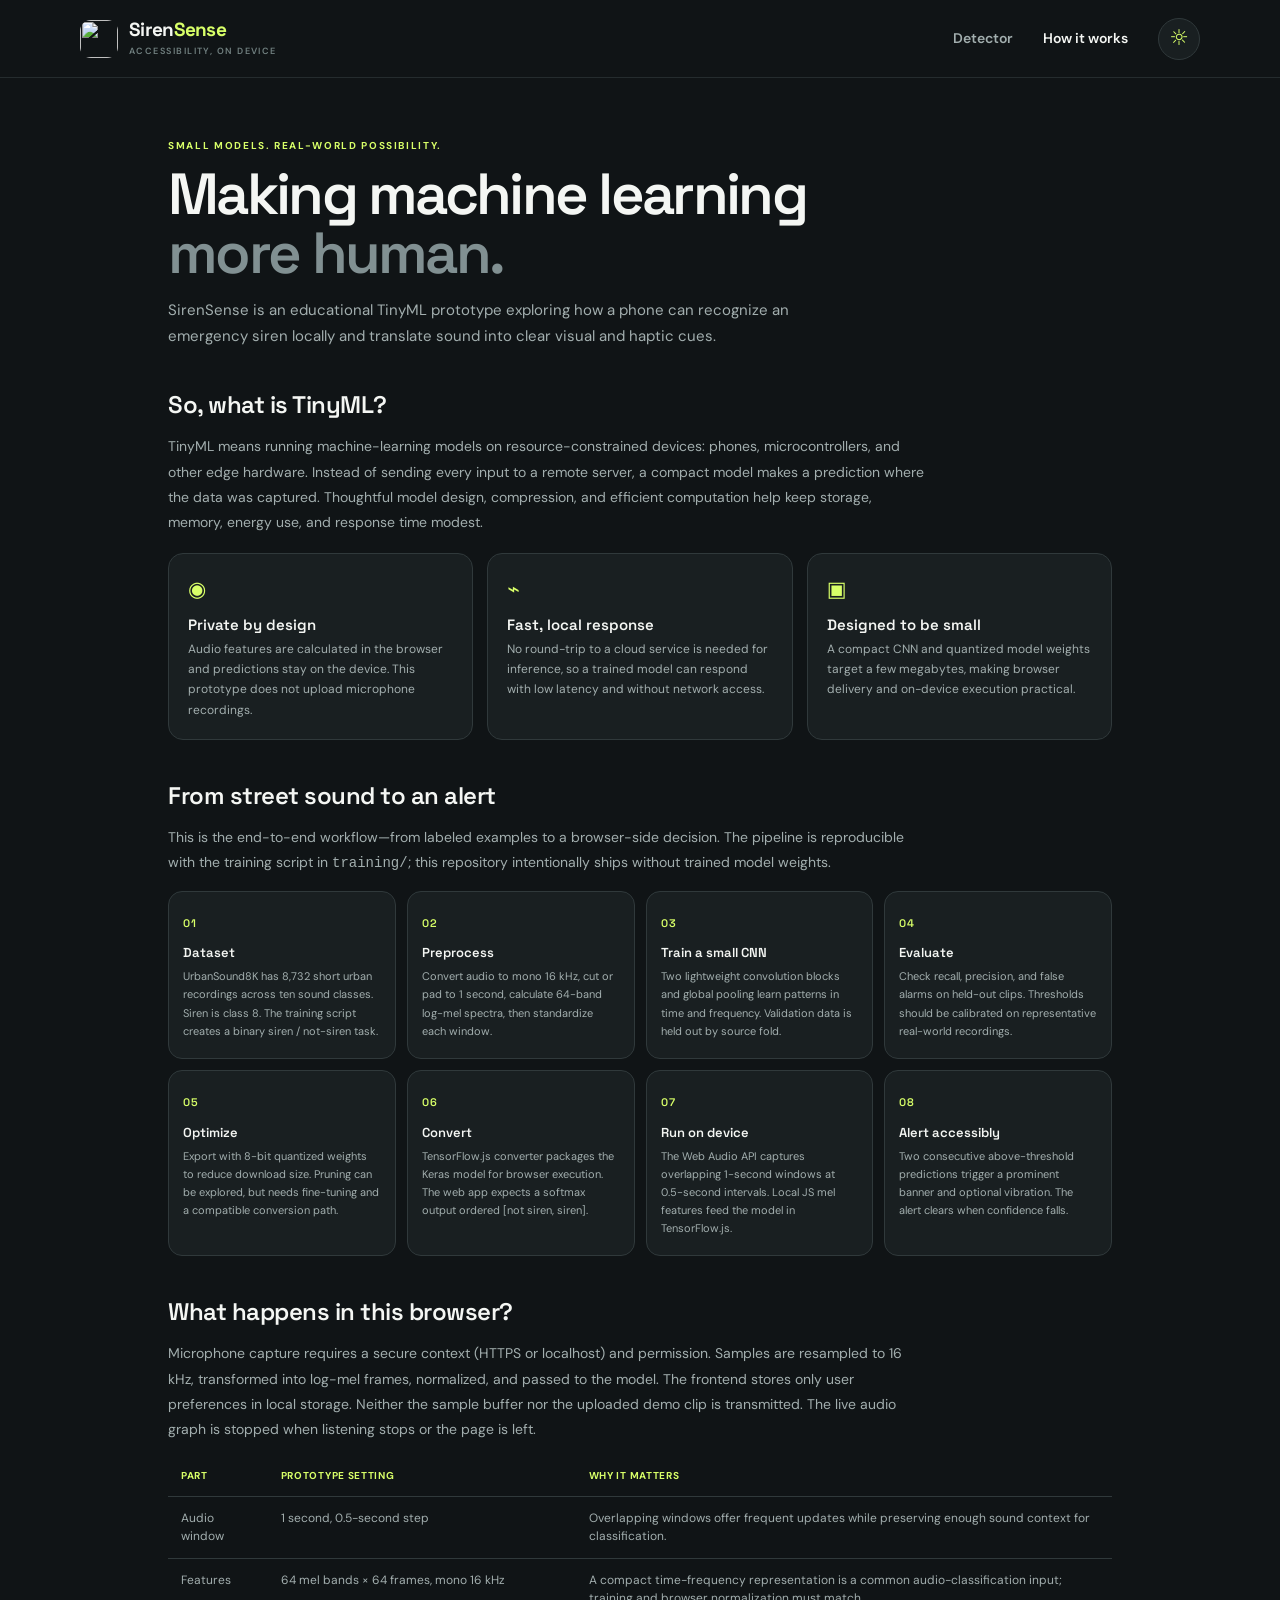
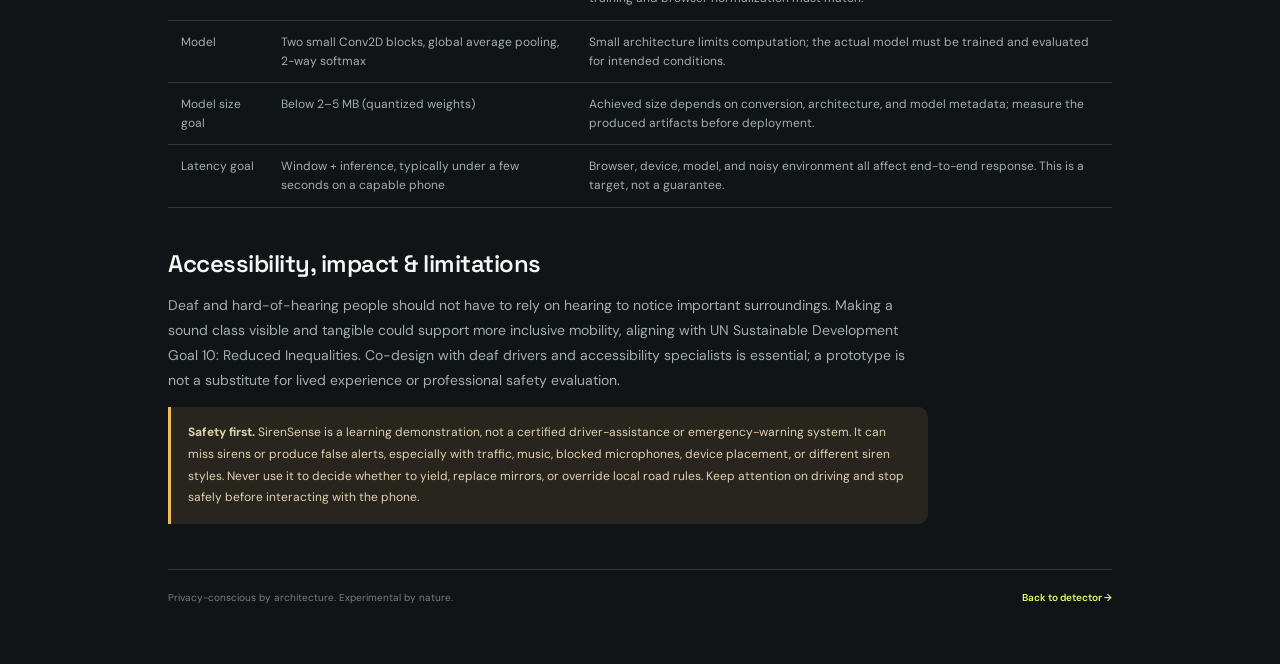
==== about.html @ 0c492593 "Add SirenSense PWA and Pages deployment Add the accessible on-device siren detection prototype, Tiny" ====
<!doctype html>
<html lang="en">
<head>
  <meta charset="utf-8">
  <meta name="viewport" content="width=device-width, initial-scale=1, viewport-fit=cover">
  <meta name="theme-color" content="#101416">
  <meta name="description" content="Learn how SirenSense applies TinyML to accessible, on-device sound awareness.">
  <title>How SirenSense works — TinyML for accessibility</title>
  <link rel="manifest" href="manifest.json">
  <link rel="icon" href="assets/siren.svg" type="image/svg+xml">
  <link rel="stylesheet" href="styles.css">
  <script defer src="app.js"></script>
</head>
<body>
  <header class="topbar">
    <a class="brand" href="index.html" aria-label="SirenSense home"><img src="assets/siren.svg" width="38" height="38" alt=""><span>Siren<span class="brand-accent">Sense</span><small>ACCESSIBILITY, ON DEVICE</small></span></a>
    <nav aria-label="Main navigation"><a class="nav-link" href="index.html">Detector</a><a class="nav-link active" href="about.html" aria-current="page">How it works</a><button class="icon-button" id="theme-toggle" type="button" aria-label="Toggle theme" title="Toggle theme">☼</button></nav>
  </header>
  <main class="about-shell">
    <section class="about-hero">
      <p class="eyebrow">SMALL MODELS. REAL-WORLD POSSIBILITY.</p>
      <h1>Making machine learning <span class="muted-heading">more human.</span></h1>
      <p class="lead">SirenSense is an educational TinyML prototype exploring how a phone can recognize an emergency siren locally and translate sound into clear visual and haptic cues.</p>
    </section>

    <section class="about-section">
      <h2>So, what is TinyML?</h2>
      <p>TinyML means running machine-learning models on resource-constrained devices: phones, microcontrollers, and other edge hardware. Instead of sending every input to a remote server, a compact model makes a prediction where the data was captured. Thoughtful model design, compression, and efficient computation help keep storage, memory, energy use, and response time modest.</p>
      <div class="info-grid">
        <article class="info-card"><span class="card-icon" aria-hidden="true">◉</span><h3>Private by design</h3><p>Audio features are calculated in the browser and predictions stay on the device. This prototype does not upload microphone recordings.</p></article>
        <article class="info-card"><span class="card-icon" aria-hidden="true">⌁</span><h3>Fast, local response</h3><p>No round-trip to a cloud service is needed for inference, so a trained model can respond with low latency and without network access.</p></article>
        <article class="info-card"><span class="card-icon" aria-hidden="true">▣</span><h3>Designed to be small</h3><p>A compact CNN and quantized model weights target a few megabytes, making browser delivery and on-device execution practical.</p></article>
      </div>
    </section>

    <section class="about-section">
      <h2>From street sound to an alert</h2>
      <p>This is the end-to-end workflow—from labeled examples to a browser-side decision. The pipeline is reproducible with the training script in <code>training/</code>; this repository intentionally ships without trained model weights.</p>
      <div class="workflow" aria-label="Eight-step TinyML workflow">
        <article class="workflow-step"><h3>Dataset</h3><p>UrbanSound8K has 8,732 short urban recordings across ten sound classes. Siren is class 8. The training script creates a binary siren / not-siren task.</p></article>
        <article class="workflow-step"><h3>Preprocess</h3><p>Convert audio to mono 16 kHz, cut or pad to 1 second, calculate 64-band log-mel spectra, then standardize each window.</p></article>
        <article class="workflow-step"><h3>Train a small CNN</h3><p>Two lightweight convolution blocks and global pooling learn patterns in time and frequency. Validation data is held out by source fold.</p></article>
        <article class="workflow-step"><h3>Evaluate</h3><p>Check recall, precision, and false alarms on held-out clips. Thresholds should be calibrated on representative real-world recordings.</p></article>
        <article class="workflow-step"><h3>Optimize</h3><p>Export with 8-bit quantized weights to reduce download size. Pruning can be explored, but needs fine-tuning and a compatible conversion path.</p></article>
        <article class="workflow-step"><h3>Convert</h3><p>TensorFlow.js converter packages the Keras model for browser execution. The web app expects a softmax output ordered [not siren, siren].</p></article>
        <article class="workflow-step"><h3>Run on device</h3><p>The Web Audio API captures overlapping 1-second windows at 0.5-second intervals. Local JS mel features feed the model in TensorFlow.js.</p></article>
        <article class="workflow-step"><h3>Alert accessibly</h3><p>Two consecutive above-threshold predictions trigger a prominent banner and optional vibration. The alert clears when confidence falls.</p></article>
      </div>
    </section>

    <section class="about-section">
      <h2>What happens in this browser?</h2>
      <p>Microphone capture requires a secure context (HTTPS or localhost) and permission. Samples are resampled to 16 kHz, transformed into log-mel frames, normalized, and passed to the model. The frontend stores only user preferences in local storage. Neither the sample buffer nor the uploaded demo clip is transmitted. The live audio graph is stopped when listening stops or the page is left.</p>
      <table class="technical-table">
        <thead><tr><th>Part</th><th>Prototype setting</th><th>Why it matters</th></tr></thead>
        <tbody>
          <tr><td>Audio window</td><td>1 second, 0.5-second step</td><td>Overlapping windows offer frequent updates while preserving enough sound context for classification.</td></tr>
          <tr><td>Features</td><td>64 mel bands × 64 frames, mono 16 kHz</td><td>A compact time-frequency representation is a common audio-classification input; training and browser normalization must match.</td></tr>
          <tr><td>Model</td><td>Two small Conv2D blocks, global average pooling, 2-way softmax</td><td>Small architecture limits computation; the actual model must be trained and evaluated for intended conditions.</td></tr>
          <tr><td>Model size goal</td><td>Below 2–5 MB (quantized weights)</td><td>Achieved size depends on conversion, architecture, and model metadata; measure the produced artifacts before deployment.</td></tr>
          <tr><td>Latency goal</td><td>Window + inference, typically under a few seconds on a capable phone</td><td>Browser, device, model, and noisy environment all affect end-to-end response. This is a target, not a guarantee.</td></tr>
        </tbody>
      </table>
    </section>

    <section class="about-section">
      <h2>Accessibility, impact & limitations</h2>
      <p>Deaf and hard-of-hearing people should not have to rely on hearing to notice important surroundings. Making a sound class visible and tangible could support more inclusive mobility, aligning with UN Sustainable Development Goal 10: Reduced Inequalities. Co-design with deaf drivers and accessibility specialists is essential; a prototype is not a substitute for lived experience or professional safety evaluation.</p>
      <p class="caution"><strong>Safety first.</strong> SirenSense is a learning demonstration, not a certified driver-assistance or emergency-warning system. It can miss sirens or produce false alerts, especially with traffic, music, blocked microphones, device placement, or different siren styles. Never use it to decide whether to yield, replace mirrors, or override local road rules. Keep attention on driving and stop safely before interacting with the phone.</p>
    </section>
    <footer class="footer about-footer"><span>Privacy-conscious by architecture. Experimental by nature.</span><a href="index.html">Back to detector <span aria-hidden="true">→</span></a></footer>
  </main>
</body>
</html>
---- styles.css ----
@import url('https://fonts.googleapis.com/css2?family=DM+Sans:wght@400;500;600;700&family=Space+Grotesk:wght@400;500;600;700&display=swap');

:root{color-scheme:dark;--bg:#101416;--surface:#191f21;--surface-2:#202729;--line:#30393b;--text:#f4f6f3;--muted:#a2aeae;--subtle:#718080;--accent:#d8ff68;--red:#ff4d55;--red-dark:#321c20;--radius:20px;--font:'DM Sans',system-ui,sans-serif;--display:'Space Grotesk',var(--font)}
*{box-sizing:border-box}
html{min-width:320px;scroll-behavior:smooth}
body{margin:0;background:var(--bg);color:var(--text);font-family:var(--font);font-size:16px;line-height:1.55}
button,input,select{font:inherit}
button,a,label,input,select{touch-action:manipulation}
a{color:inherit}
.topbar{height:78px;border-bottom:1px solid #252c2e;display:flex;align-items:center;justify-content:space-between;padding:0 max(26px,calc((100vw - 1120px)/2))}
.brand{display:flex;gap:11px;align-items:center;text-decoration:none;font:700 19px var(--display);line-height:1.05;letter-spacing:-.7px}
.brand img{border-radius:11px}.brand-accent{color:var(--accent)}.brand small{display:block;color:var(--subtle);font:600 9px var(--font);letter-spacing:1.45px;margin-top:5px}
nav{display:flex;align-items:center;gap:30px}.nav-link{text-decoration:none;color:var(--muted);font-size:14px;font-weight:600;transition:color .2s}.nav-link:hover,.nav-link.active{color:var(--text)}
.icon-button{width:42px;height:42px;border:1px solid var(--line);border-radius:50%;background:var(--surface);color:var(--accent);font-size:22px;cursor:pointer}
.app-shell{max-width:1000px;padding:62px 28px 32px;margin:auto}
.intro-row{display:flex;align-items:flex-end;justify-content:space-between;margin-bottom:32px;gap:22px}
.eyebrow{font-size:10px;font-weight:700;letter-spacing:1.65px;color:var(--accent);margin:0 0 11px}
.live-dot{display:inline-block;width:7px;height:7px;margin-right:6px;border-radius:50%;background:var(--accent);box-shadow:0 0 12px #d8ff6870}
h1,h2,p{margin-top:0}h1{font:600 clamp(38px,6vw,58px)/1.02 var(--display);letter-spacing:-2.7px;margin-bottom:14px}.muted-heading{color:#819092}
.lead{color:var(--muted);font-size:15px;max-width:420px;margin:0}
.privacy-chip{border:1px solid #34413b;background:#1a231d;color:#c5d6b7;border-radius:999px;padding:10px 15px;font-size:12px;white-space:nowrap;margin-bottom:4px}.privacy-chip span{font-size:18px;vertical-align:-2px;margin-right:7px}
.detector-card,.settings-card,.demo-card{background:var(--surface);border:1px solid var(--line);border-radius:var(--radius)}
.detector-card{padding:27px 30px 19px;position:relative}
.detector-heading{display:flex;align-items:center;justify-content:space-between;gap:18px}.detector-heading .eyebrow{margin-bottom:3px}h2{font:600 21px var(--display);letter-spacing:-.5px;margin-bottom:0}
.status-pill{display:flex;align-items:center;gap:8px;background:#232b2c;color:#bcc6c4;border-radius:999px;padding:8px 12px;font-size:11px;font-weight:700}.status-light{width:7px;height:7px;background:#97a3a2;border-radius:50%}
.status-pill.is-ready .status-light{background:var(--accent)}.status-pill.is-listening .status-light{background:#83dfae;box-shadow:0 0 10px #83dfae;animation:blink 1.1s infinite}.status-pill.is-alert{color:#ffb1b2;background:#382326}.status-pill.is-alert .status-light{background:var(--red);animation:blink .7s infinite}.status-pill.is-error{color:#ffacac;background:#382326}.status-pill.is-error .status-light{background:var(--red)}
.visualizer-wrap{height:206px;position:relative;margin:20px 0 13px;border:1px solid #2b3536;border-radius:14px;overflow:hidden;background:radial-gradient(ellipse at 50% 100%,#263131 0%,#1b2223 58%,#1a2021 100%)}
#visualizer{display:block;width:100%;height:100%}.visualizer-center{pointer-events:none;position:absolute;inset:0;display:flex;flex-direction:column;align-items:center;justify-content:center;gap:10px}.visualizer-center p{font-size:12px;color:#aab5b2;margin:0}
.sound-mark{height:32px;display:flex;align-items:center;gap:4px}.sound-mark span{width:3px;height:8px;border-radius:4px;background:var(--accent);opacity:.85}.sound-mark span:nth-child(2),.sound-mark span:nth-child(4){height:17px}.sound-mark span:nth-child(3){height:27px}
.confidence-row{display:grid;grid-template-columns:125px 1fr auto;align-items:center;gap:16px;margin:18px 0 19px}.confidence-row>div:first-child{display:flex;flex-direction:column}.small-label{font-size:9px;color:var(--subtle);font-weight:700;letter-spacing:1px}.confidence-value{font:600 21px var(--display);line-height:1.3}.confidence-value small{font:500 11px var(--font);color:var(--muted)}
.confidence-track{height:5px;background:#30393a;border-radius:10px;overflow:hidden}.confidence-track span{height:100%;width:0;display:block;background:var(--accent);border-radius:10px;transition:width .25s}.confidence-caption{font-size:10px;color:var(--muted);white-space:nowrap}
.start-button{min-height:56px;width:100%;border:0;border-radius:12px;background:var(--accent);color:#12170c;font-size:15px;font-weight:700;cursor:pointer;display:flex;align-items:center;justify-content:center;gap:10px;transition:transform .15s,background .2s}.start-button:hover:not(:disabled){background:#e5ff9f;transform:translateY(-1px)}.start-button:disabled{opacity:.52;cursor:not-allowed}.start-button.is-stop{background:#343e3e;color:var(--text)}.button-icon{font-size:12px}
.helper-text{font-size:11px;color:var(--subtle);text-align:center;margin:10px 0 0;min-height:17px}.safety-note{font-size:10px;line-height:1.5;color:#758080;text-align:center;margin:13px 10px 0}
.alert-box{position:relative;display:flex;align-items:center;gap:16px;margin-top:15px;padding:17px 45px 17px 18px;border:1px solid #ff6469;border-radius:14px;background:var(--red-dark);color:#fff;animation:alert-in .3s ease,alert-glow 1.8s infinite}.alert-box[hidden]{display:none}.alert-box h2{color:#fff;font-size:21px;letter-spacing:.3px}.alert-box p{margin:0}.alert-box>div>p:last-child{font-size:12px;color:#f4c9c8;margin-top:3px}.alert-kicker{font-size:9px;font-weight:700;letter-spacing:1.2px;color:#ff9fa1;margin-bottom:4px!important}.dismiss-button{position:absolute;right:9px;top:7px;color:#fff;background:none;border:0;font-size:27px;cursor:pointer;width:40px;height:40px}
.below-grid{display:grid;grid-template-columns:1fr 1fr;gap:16px;margin-top:16px}.settings-card,.demo-card{padding:22px 24px}.section-title-row{display:flex;justify-content:space-between;align-items:center;margin-bottom:23px}.section-title-row .eyebrow{margin-bottom:3px}.section-title-row h2,.demo-card h2{font-size:18px}.settings-glyph{color:var(--subtle);font-size:20px}
.range-label{display:flex;justify-content:space-between;font-size:12px;font-weight:600}.range-label strong{color:var(--accent)}input[type=range]{width:100%;margin:12px 0 1px;accent-color:var(--accent);height:5px}.range-ends{font-size:9px;color:var(--subtle);display:flex;justify-content:space-between;margin-bottom:18px}
.setting-row{display:flex;align-items:center;justify-content:space-between;border-top:1px solid var(--line);padding:14px 0;gap:10px}.setting-row strong{display:block;font-size:12px}.setting-row small{display:block;font-size:10px;color:var(--subtle);margin-top:2px}.switch{display:inline-flex;position:relative;cursor:pointer;min-width:44px;min-height:30px;align-items:center}.switch input{position:absolute;opacity:0;width:1px;height:1px}.switch-track{width:39px;height:22px;background:#414b4d;border-radius:20px;transition:background .2s;position:relative}.switch-track:after{content:"";position:absolute;left:3px;top:3px;width:16px;height:16px;background:#e6e9e5;border-radius:50%;transition:transform .2s}.switch input:checked+.switch-track{background:#657c2c}.switch input:checked+.switch-track:after{transform:translateX(17px);background:var(--accent)}.switch input:focus-visible+.switch-track{outline:2px solid white;outline-offset:3px}
.select-label{font-size:10px;color:var(--muted);display:block;margin:0 0 6px}.settings-card select{width:100%;padding:10px 12px;color:var(--text);background:var(--surface-2);border:1px solid var(--line);border-radius:9px;font-size:11px}.last-row{padding-bottom:0;margin-top:13px}
.demo-card .eyebrow{margin:0 0 4px}.demo-card h2{margin-bottom:8px}.demo-card>p:not(.eyebrow):not(.helper-text){font-size:12px;color:var(--muted);line-height:1.6;margin-bottom:17px}.upload-button{display:flex;justify-content:center;align-items:center;gap:8px;min-height:45px;padding:8px;border:1px dashed #56645e;border-radius:10px;color:var(--accent);font-size:12px;font-weight:700;cursor:pointer}.upload-button:hover{background:#242d2a}#audio-file{position:absolute;width:1px;height:1px;opacity:0;pointer-events:none}#audio-file:focus-visible+.helper-text{outline:2px solid var(--accent)}
.footer{display:flex;justify-content:space-between;gap:15px;color:var(--subtle);font-size:10px;margin-top:22px}.footer a{color:var(--accent);text-decoration:none;font-weight:600}
.about-shell{max-width:1000px;padding:60px 28px 60px;margin:auto}.about-hero{max-width:760px;margin-bottom:32px}.about-hero h1{max-width:710px}.about-hero .lead{max-width:670px;line-height:1.75}.about-section{margin-top:40px}.about-section>h2{font-size:24px;margin-bottom:14px}.about-section>p{max-width:760px;color:var(--muted);font-size:14px;line-height:1.8}.info-grid{display:grid;grid-template-columns:repeat(3,1fr);gap:14px;margin-top:18px}.info-card{padding:19px;border:1px solid var(--line);border-radius:15px;background:var(--surface)}.info-card .card-icon{font-size:21px;color:var(--accent)}.info-card h3{font:600 15px var(--display);margin:9px 0 5px}.info-card p{color:var(--muted);font-size:12px;line-height:1.7;margin:0}
.workflow{display:grid;grid-template-columns:repeat(4,1fr);gap:11px;counter-reset:step}.workflow-step{position:relative;min-height:150px;padding:18px 14px;border:1px solid var(--line);border-radius:14px;background:var(--surface);counter-increment:step}.workflow-step:before{content:counter(step,decimal-leading-zero);font:600 11px var(--display);color:var(--accent);letter-spacing:1px}.workflow-step h3{font:600 13px var(--display);margin:10px 0 6px}.workflow-step p{font-size:11px;color:var(--muted);line-height:1.65;margin:0}.technical-table{width:100%;border-collapse:collapse;font-size:12px;margin-top:14px}.technical-table th,.technical-table td{text-align:left;padding:12px 13px;border-bottom:1px solid var(--line);vertical-align:top}.technical-table th{color:var(--accent);font-size:10px;letter-spacing:.7px;text-transform:uppercase}.technical-table td{color:var(--muted)}.caution{border-left:3px solid #edbb5c;background:#28251e;padding:15px 17px;border-radius:0 10px 10px 0;color:#e0d1ad!important;font-size:12px!important}.about-footer{border-top:1px solid var(--line);margin-top:45px;padding-top:20px}
.light-theme{color-scheme:light;--bg:#f4f7f3;--surface:#fff;--surface-2:#f3f6f3;--line:#dce4df;--text:#18201f;--muted:#566462;--subtle:#71807d;--red-dark:#fff0f0}.light-theme .topbar{border-color:var(--line)}.light-theme .visualizer-wrap{background:radial-gradient(ellipse at 50% 100%,#e0e9e2,#f4f7f3 70%)}.light-theme .visualizer-center p{color:#52605d}.light-theme .status-pill{background:#edf1ee}.light-theme .status-pill.is-alert,.light-theme .status-pill.is-error{background:#ffebeb}.light-theme .alert-box{color:#651d21}.light-theme .alert-box h2{color:#651d21}.light-theme .alert-box>div>p:last-child{color:#854a4d}.light-theme .alert-kicker{color:#ac373d}.light-theme .settings-card select{color:var(--text)}.light-theme .privacy-chip{background:#edf4e8}.light-theme .workflow-step,.light-theme .info-card{background:#fff}
.sr-only{position:absolute;width:1px;height:1px;padding:0;margin:-1px;overflow:hidden;clip:rect(0,0,0,0);white-space:nowrap;border:0}
@keyframes blink{50%{opacity:.4}}@keyframes alert-in{from{transform:translateY(7px);opacity:0}to{transform:translateY(0);opacity:1}}@keyframes alert-glow{50%{box-shadow:0 0 0 4px #ff4d551c}}body.high-intensity .alert-box{box-shadow:0 0 0 5px #ff4d5533,0 0 38px #ff4d5544;animation:alert-in .3s ease,alert-glow .8s infinite}
@media(max-width:700px){.topbar{height:68px;padding:0 19px}nav{gap:17px}.nav-link{font-size:12px}.app-shell,.about-shell{padding:38px 18px 24px}.intro-row{align-items:flex-start;flex-direction:column;gap:16px;margin-bottom:23px}.privacy-chip{margin:0}.detector-card{padding:21px 17px 16px}.visualizer-wrap{height:176px;margin-top:16px}.below-grid{grid-template-columns:1fr}.settings-card,.demo-card{padding:20px}.footer{flex-direction:column}.info-grid{grid-template-columns:1fr}.workflow{grid-template-columns:repeat(2,1fr)}.workflow-step{min-height:135px}.about-hero{margin-bottom:24px}}
@media(max-width:380px){.topbar{padding:0 12px}.brand{font-size:17px}.brand img{width:34px;height:34px}nav{gap:10px}.nav-link{font-size:11px}.icon-button{width:36px;height:36px}.app-shell,.about-shell{padding-left:12px;padding-right:12px}.confidence-row{grid-template-columns:105px 1fr;gap:10px}.confidence-caption{grid-column:2}.detector-heading{align-items:flex-start;flex-direction:column;gap:10px}}
@media(orientation:landscape) and (max-height:520px){.app-shell,.about-shell{padding-top:25px}.intro-row{margin-bottom:16px}.visualizer-wrap{height:135px}.detector-card{padding-top:18px}.below-grid{margin-top:10px}}
@media(prefers-reduced-motion:reduce){*,*:before,*:after{scroll-behavior:auto!important;animation-duration:.01ms!important;animation-iteration-count:1!important;transition-duration:.01ms!important}}
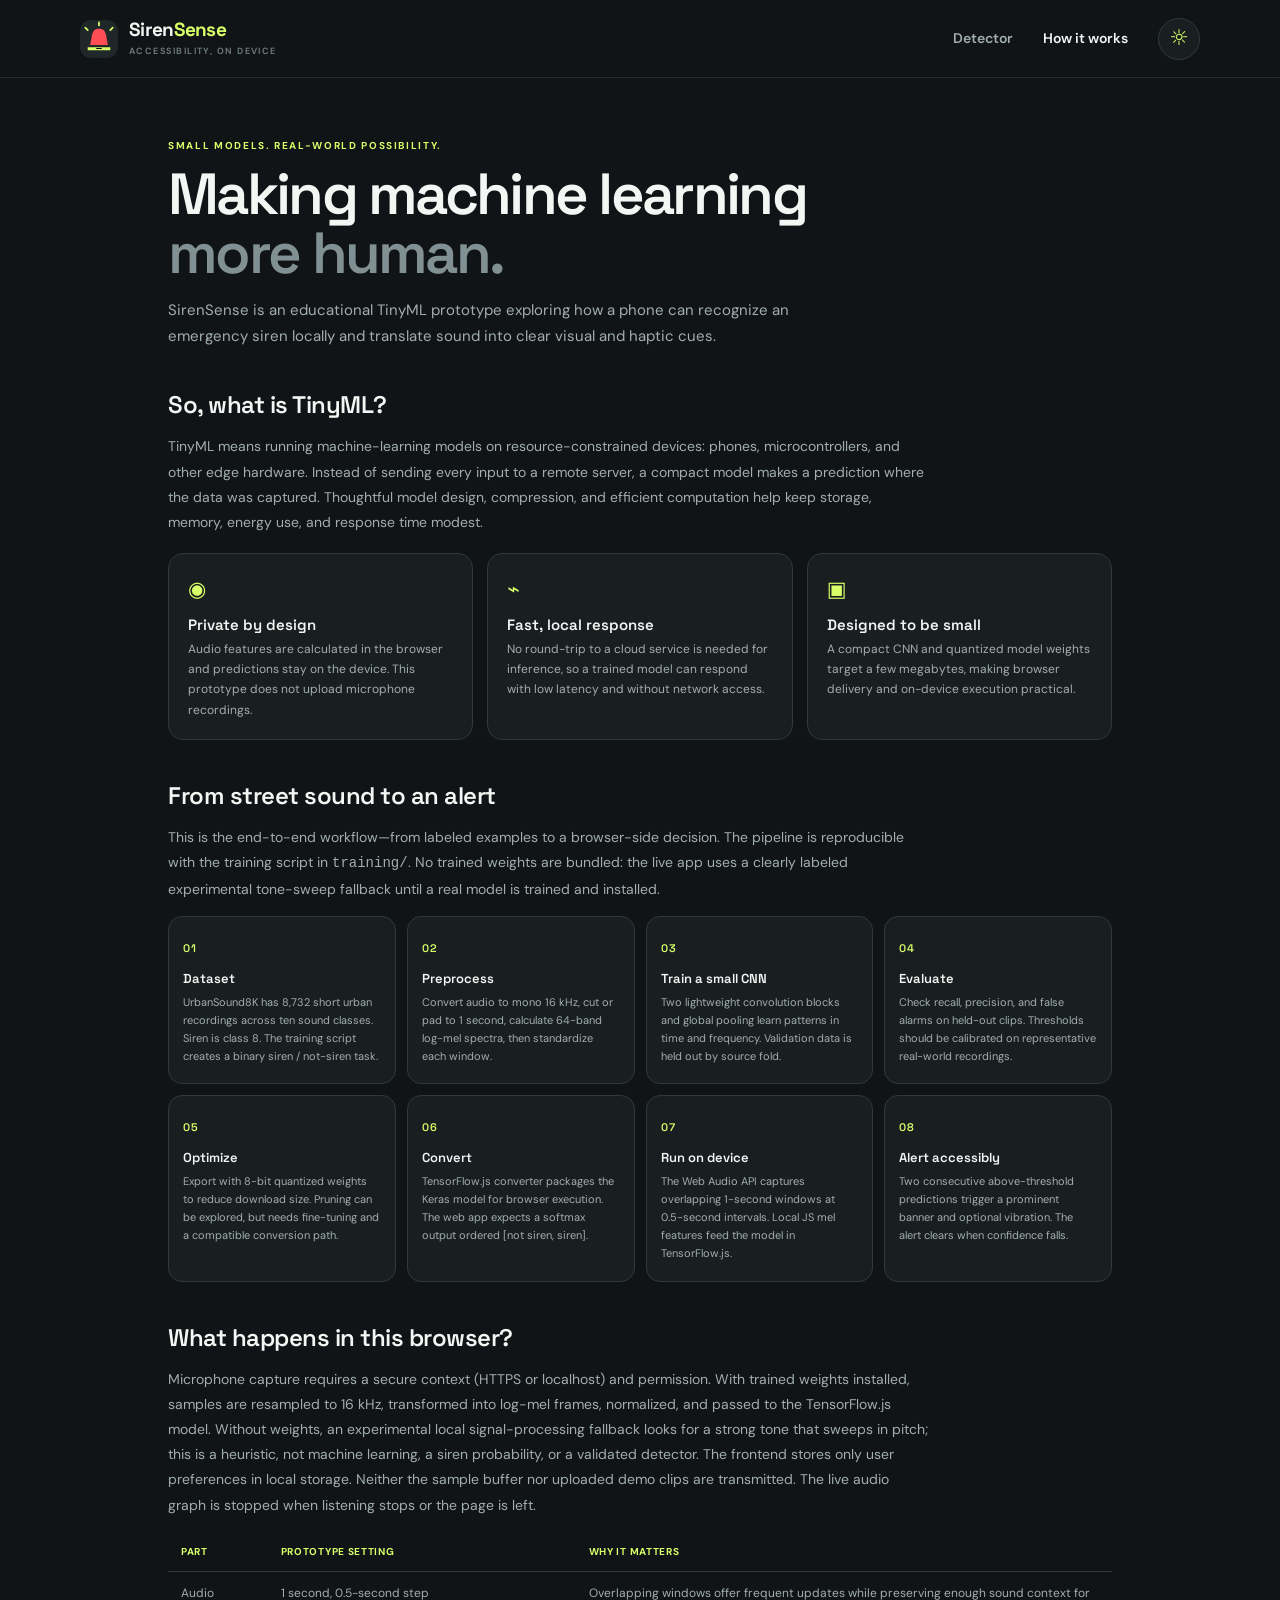
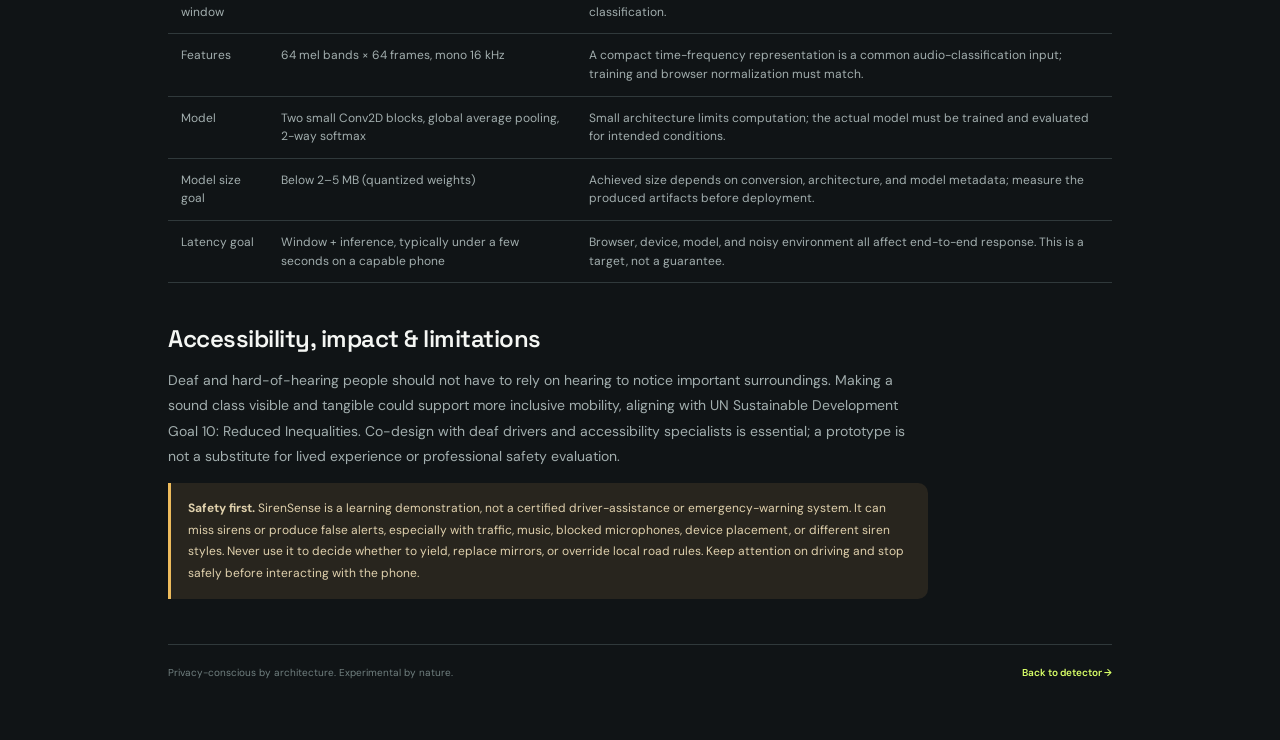
==== commit 882a53cc: "Enable experimental detector without model weights" ====
--- a/about.html
+++ b/about.html
@@ -35,7 +35,7 @@
 
     <section class="about-section">
       <h2>From street sound to an alert</h2>
-      <p>This is the end-to-end workflow—from labeled examples to a browser-side decision. The pipeline is reproducible with the training script in <code>training/</code>; this repository intentionally ships without trained model weights.</p>
+      <p>This is the end-to-end workflow—from labeled examples to a browser-side decision. The pipeline is reproducible with the training script in <code>training/</code>. No trained weights are bundled: the live app uses a clearly labeled experimental tone-sweep fallback until a real model is trained and installed.</p>
       <div class="workflow" aria-label="Eight-step TinyML workflow">
         <article class="workflow-step"><h3>Dataset</h3><p>UrbanSound8K has 8,732 short urban recordings across ten sound classes. Siren is class 8. The training script creates a binary siren / not-siren task.</p></article>
         <article class="workflow-step"><h3>Preprocess</h3><p>Convert audio to mono 16 kHz, cut or pad to 1 second, calculate 64-band log-mel spectra, then standardize each window.</p></article>
@@ -50,7 +50,7 @@
 
     <section class="about-section">
       <h2>What happens in this browser?</h2>
-      <p>Microphone capture requires a secure context (HTTPS or localhost) and permission. Samples are resampled to 16 kHz, transformed into log-mel frames, normalized, and passed to the model. The frontend stores only user preferences in local storage. Neither the sample buffer nor the uploaded demo clip is transmitted. The live audio graph is stopped when listening stops or the page is left.</p>
+      <p>Microphone capture requires a secure context (HTTPS or localhost) and permission. With trained weights installed, samples are resampled to 16 kHz, transformed into log-mel frames, normalized, and passed to the TensorFlow.js model. Without weights, an experimental local signal-processing fallback looks for a strong tone that sweeps in pitch; this is a heuristic, not machine learning, a siren probability, or a validated detector. The frontend stores only user preferences in local storage. Neither the sample buffer nor uploaded demo clips are transmitted. The live audio graph is stopped when listening stops or the page is left.</p>
       <table class="technical-table">
         <thead><tr><th>Part</th><th>Prototype setting</th><th>Why it matters</th></tr></thead>
         <tbody>
--- a/styles.css
+++ b/styles.css
@@ -31,6 +31,7 @@
 .confidence-track{height:5px;background:#30393a;border-radius:10px;overflow:hidden}.confidence-track span{height:100%;width:0;display:block;background:var(--accent);border-radius:10px;transition:width .25s}.confidence-caption{font-size:10px;color:var(--muted);white-space:nowrap}
 .start-button{min-height:56px;width:100%;border:0;border-radius:12px;background:var(--accent);color:#12170c;font-size:15px;font-weight:700;cursor:pointer;display:flex;align-items:center;justify-content:center;gap:10px;transition:transform .15s,background .2s}.start-button:hover:not(:disabled){background:#e5ff9f;transform:translateY(-1px)}.start-button:disabled{opacity:.52;cursor:not-allowed}.start-button.is-stop{background:#343e3e;color:var(--text)}.button-icon{font-size:12px}
 .helper-text{font-size:11px;color:var(--subtle);text-align:center;margin:10px 0 0;min-height:17px}.safety-note{font-size:10px;line-height:1.5;color:#758080;text-align:center;margin:13px 10px 0}
+.prototype-notice{margin:11px 0 0;padding:10px 12px;border:1px solid #69552f;border-radius:9px;background:#28251e;color:#e5d5ad;font-size:10px;line-height:1.55}.light-theme .prototype-notice{background:#fff8e9;color:#654b1c;border-color:#e4d2a8}
 .alert-box{position:relative;display:flex;align-items:center;gap:16px;margin-top:15px;padding:17px 45px 17px 18px;border:1px solid #ff6469;border-radius:14px;background:var(--red-dark);color:#fff;animation:alert-in .3s ease,alert-glow 1.8s infinite}.alert-box[hidden]{display:none}.alert-box h2{color:#fff;font-size:21px;letter-spacing:.3px}.alert-box p{margin:0}.alert-box>div>p:last-child{font-size:12px;color:#f4c9c8;margin-top:3px}.alert-kicker{font-size:9px;font-weight:700;letter-spacing:1.2px;color:#ff9fa1;margin-bottom:4px!important}.dismiss-button{position:absolute;right:9px;top:7px;color:#fff;background:none;border:0;font-size:27px;cursor:pointer;width:40px;height:40px}
 .below-grid{display:grid;grid-template-columns:1fr 1fr;gap:16px;margin-top:16px}.settings-card,.demo-card{padding:22px 24px}.section-title-row{display:flex;justify-content:space-between;align-items:center;margin-bottom:23px}.section-title-row .eyebrow{margin-bottom:3px}.section-title-row h2,.demo-card h2{font-size:18px}.settings-glyph{color:var(--subtle);font-size:20px}
 .range-label{display:flex;justify-content:space-between;font-size:12px;font-weight:600}.range-label strong{color:var(--accent)}input[type=range]{width:100%;margin:12px 0 1px;accent-color:var(--accent);height:5px}.range-ends{font-size:9px;color:var(--subtle);display:flex;justify-content:space-between;margin-bottom:18px}
